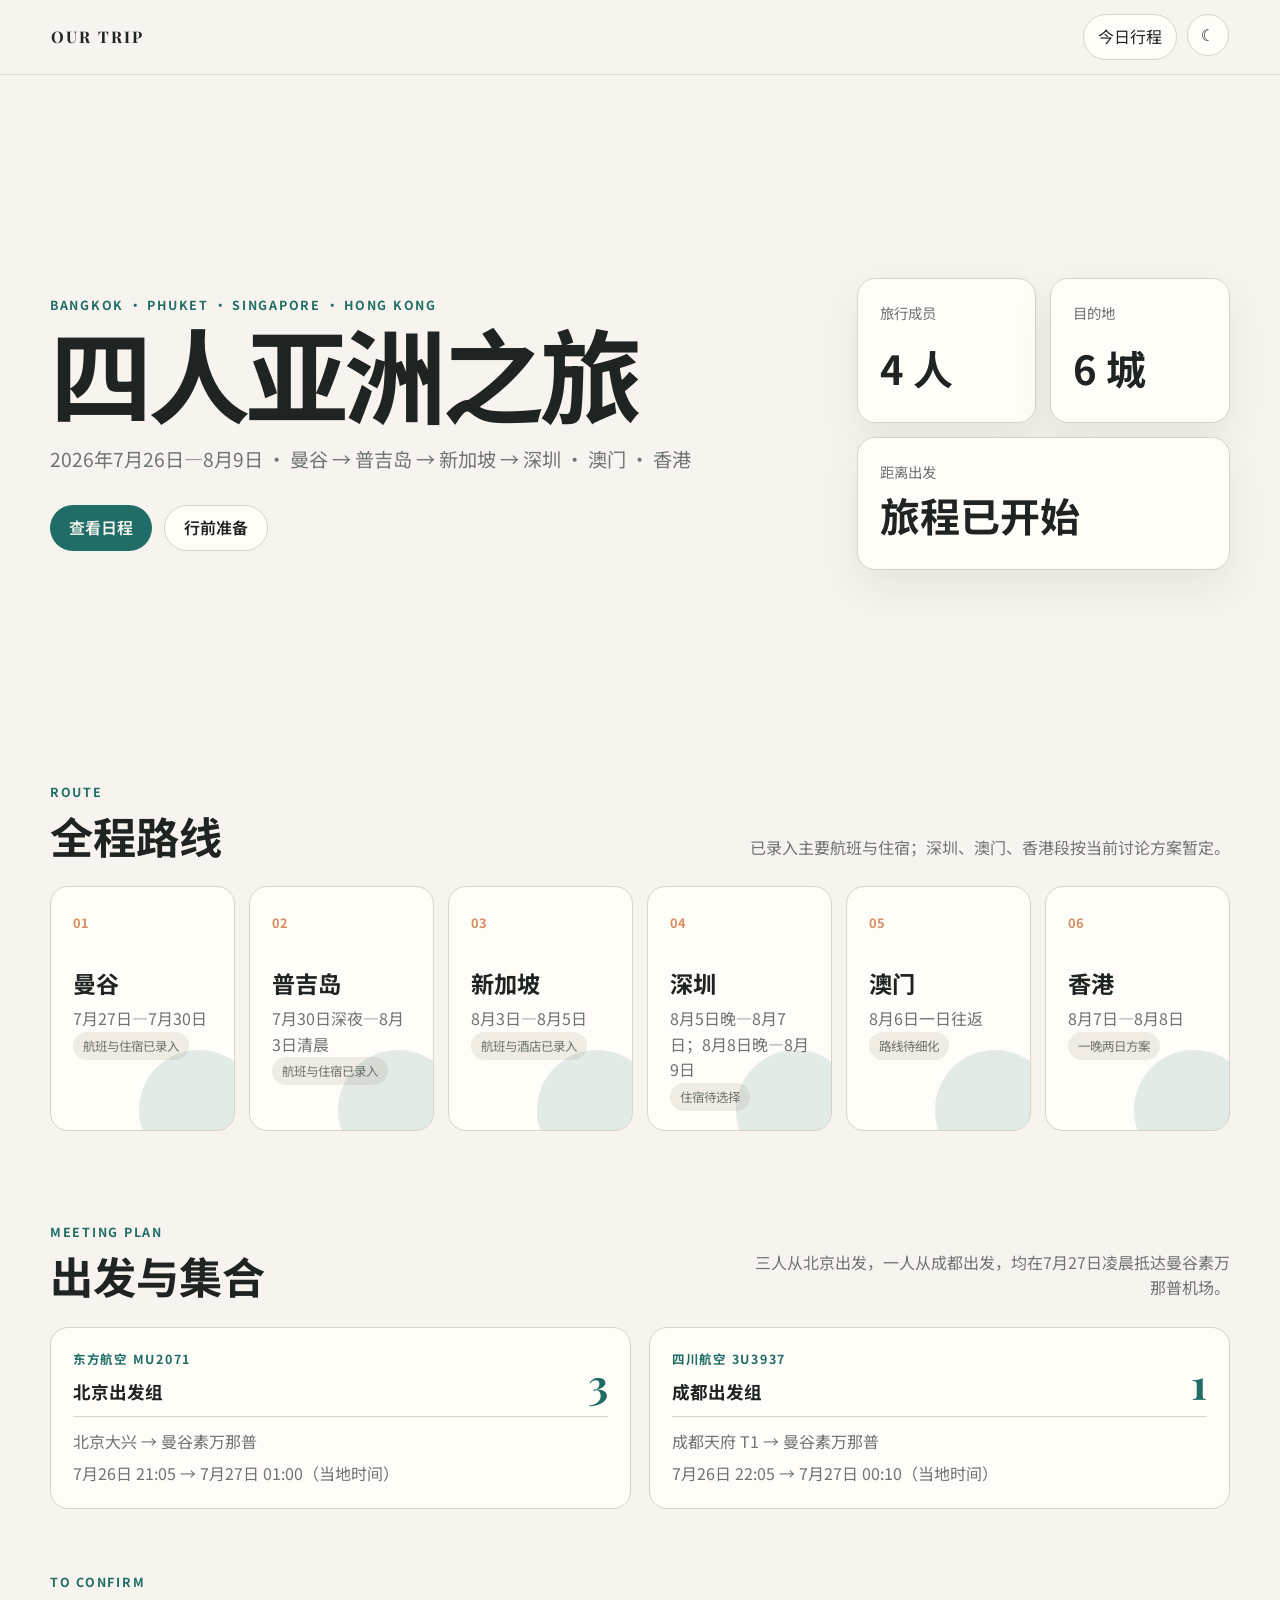
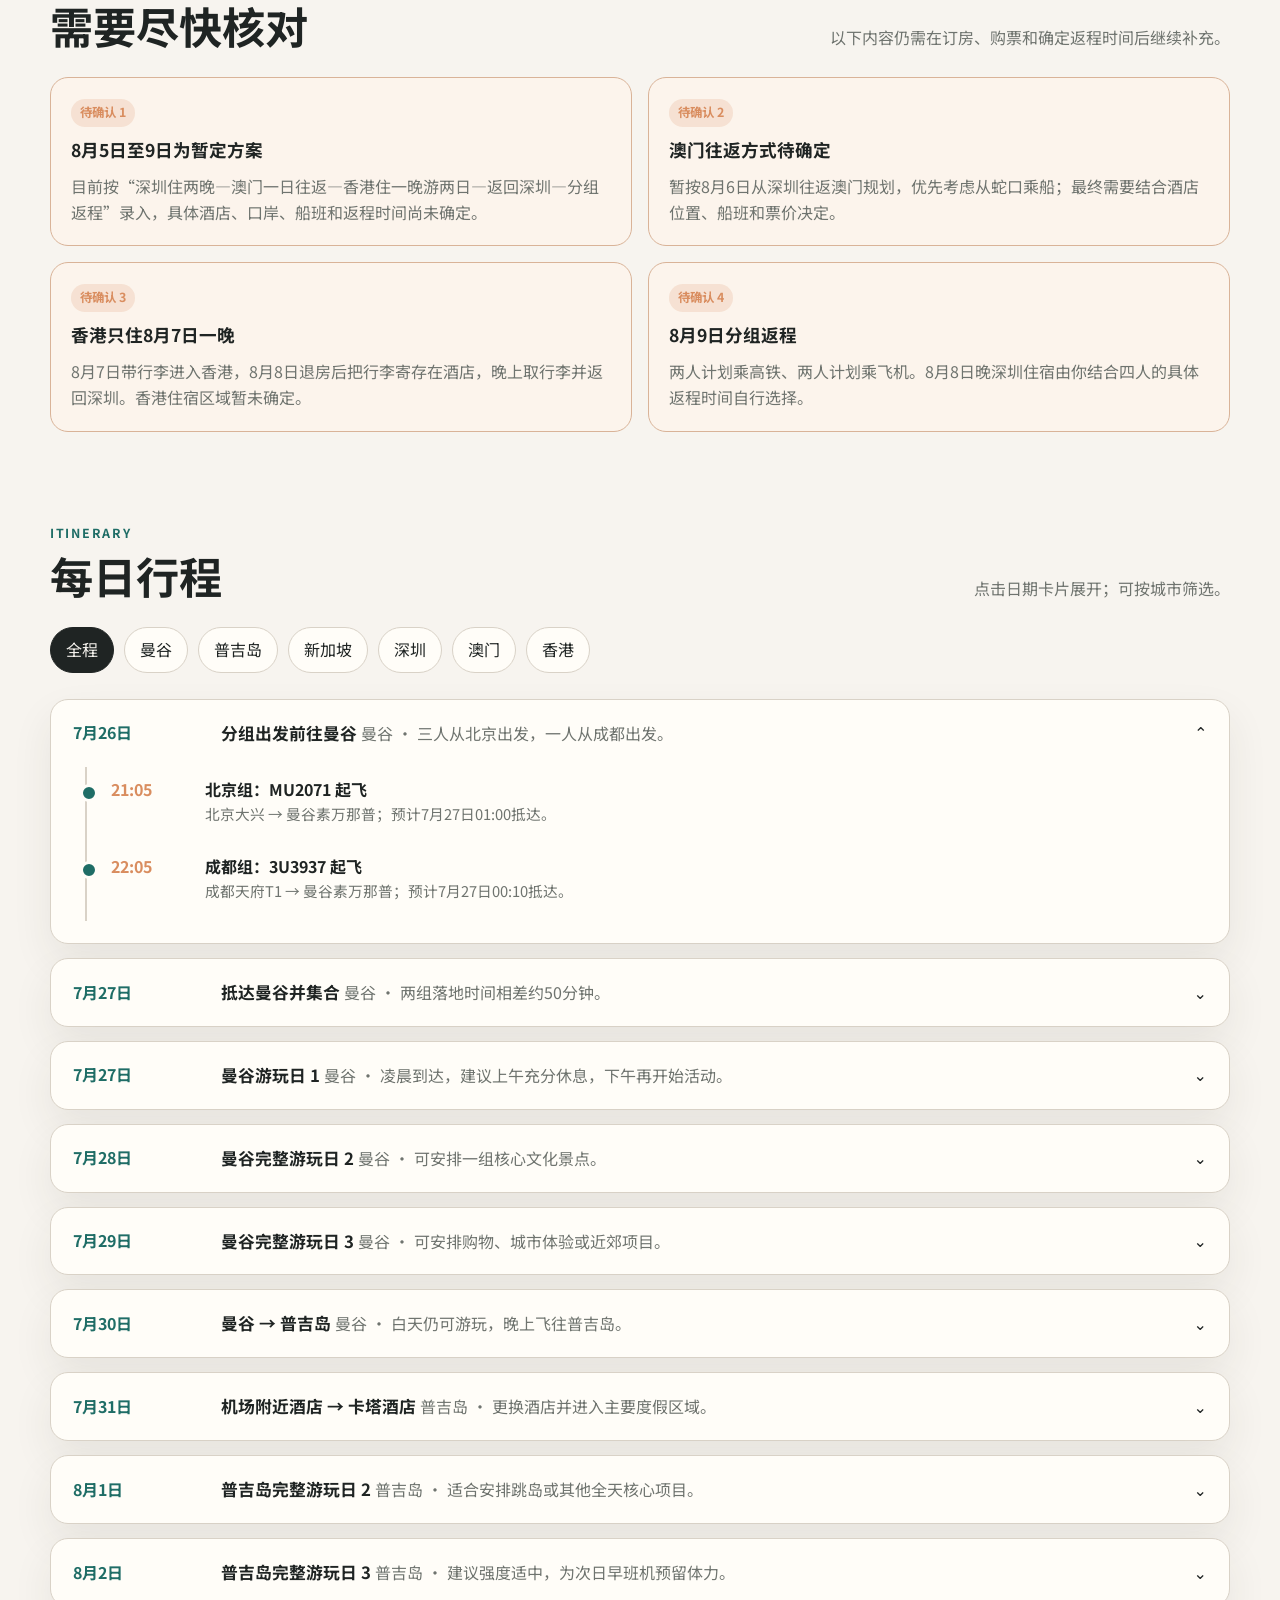
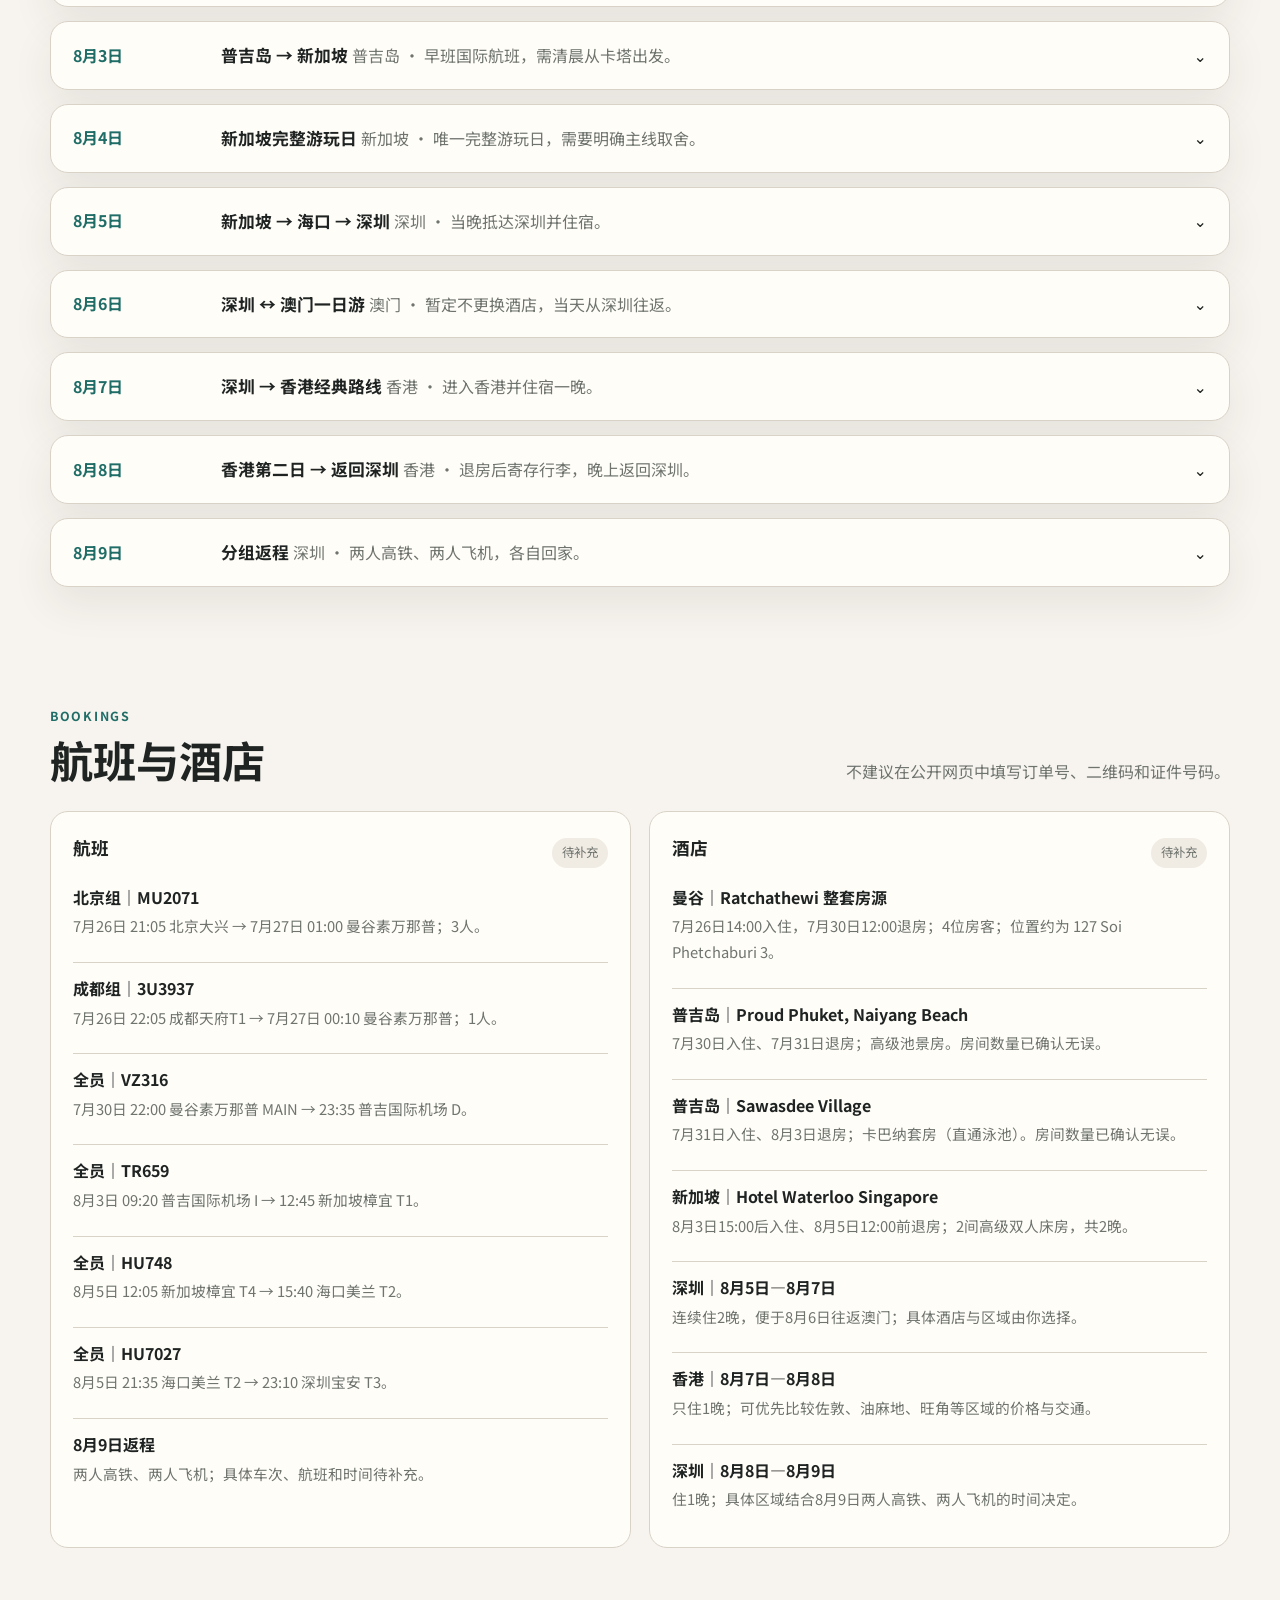
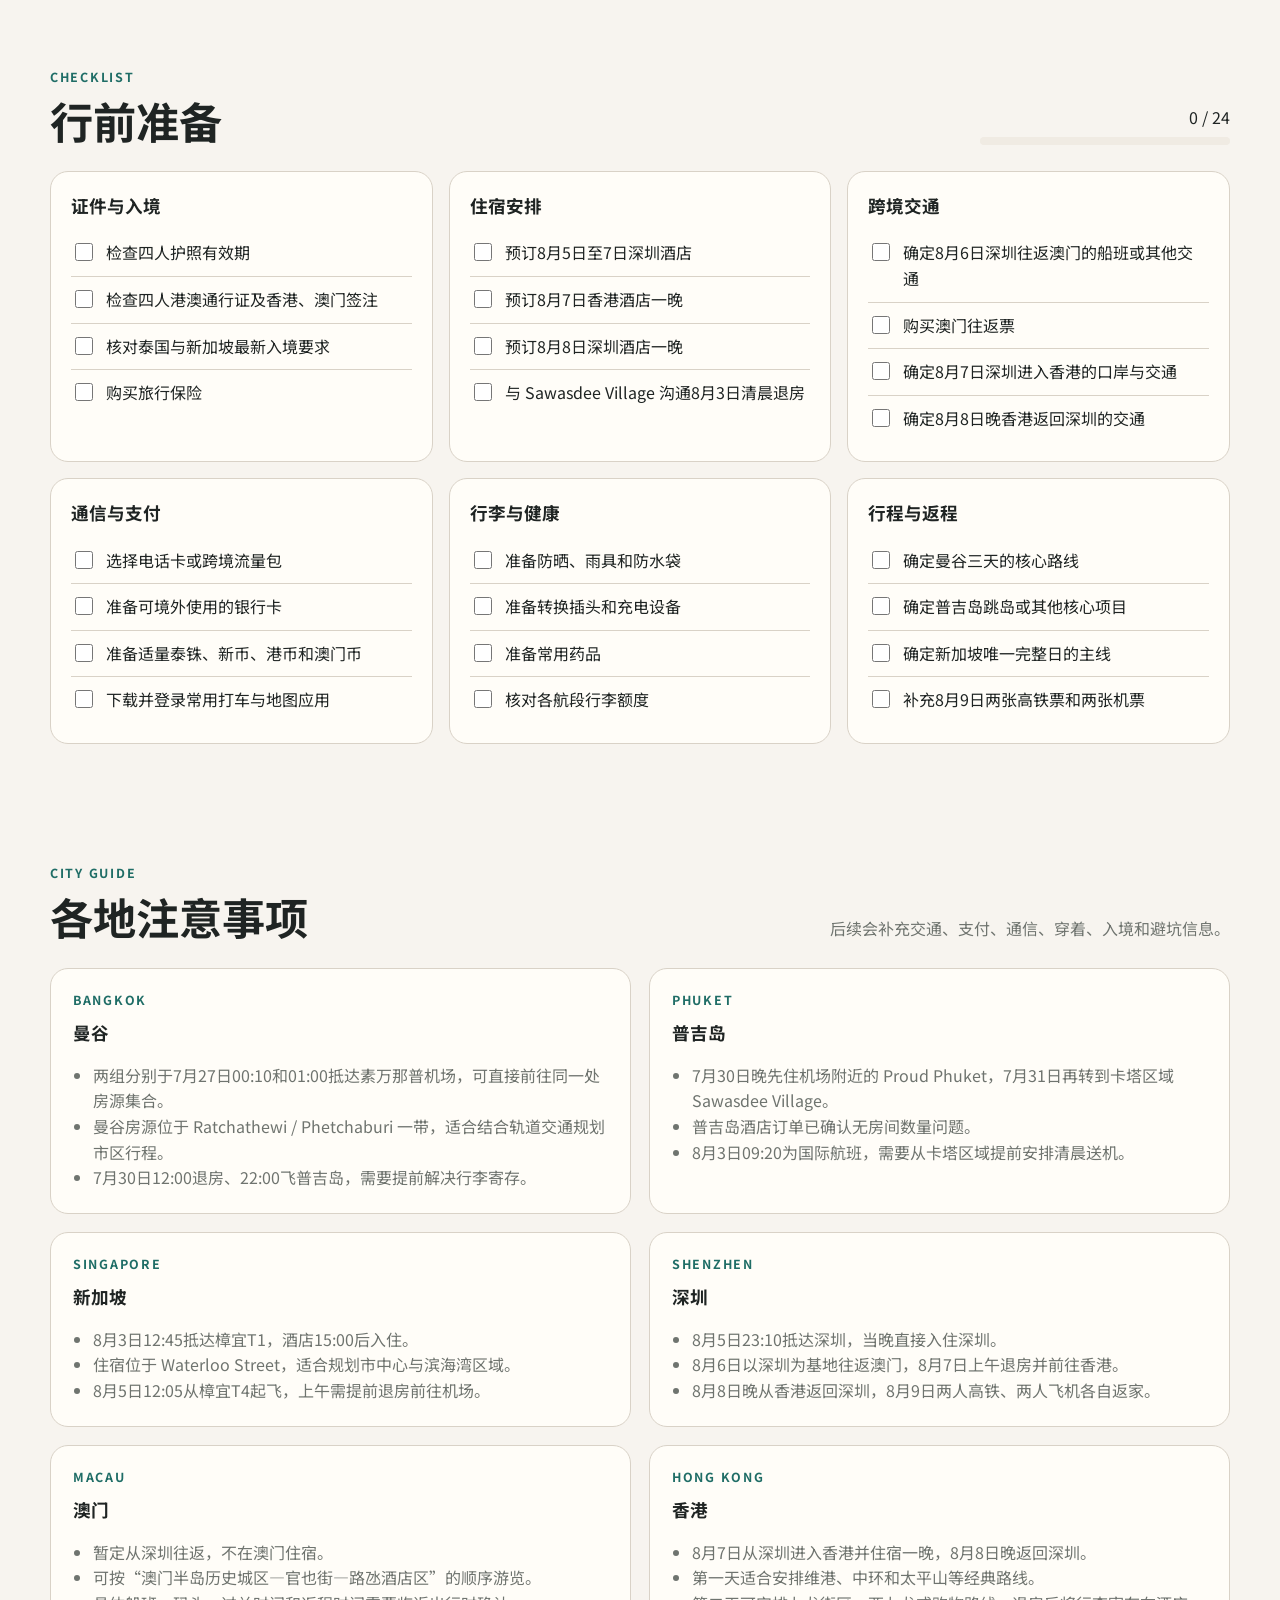
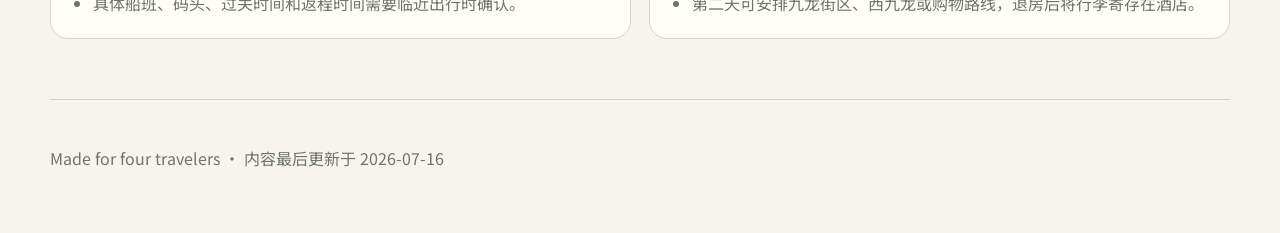
==== index.html @ b29092f0 "Add files via upload" ====
<!DOCTYPE html>
<html lang="zh-CN">
<head>
  <meta charset="UTF-8" />
  <meta name="viewport" content="width=device-width, initial-scale=1.0" />
  <meta name="theme-color" content="#f7f4ef" />
  <meta name="description" content="曼谷、普吉岛、新加坡、香港四人旅行攻略" />
  <title>四人亚洲之旅</title>
  <link rel="preconnect" href="https://fonts.googleapis.com">
  <link rel="preconnect" href="https://fonts.gstatic.com" crossorigin>
  <link href="https://fonts.googleapis.com/css2?family=Noto+Sans+SC:wght@400;500;600;700&family=Playfair+Display:wght@600;700&display=swap" rel="stylesheet">
  <link rel="stylesheet" href="style.css" />
</head>
<body>
  <header class="topbar">
    <a class="brand" href="#top">OUR TRIP</a>
    <nav class="top-actions" aria-label="页面操作">
      <button id="todayBtn" class="ghost-btn" type="button">今日行程</button>
      <button id="themeToggle" class="icon-btn" type="button" aria-label="切换深色模式">☾</button>
    </nav>
  </header>

  <main id="top">
    <section class="hero">
      <div class="hero-copy">
        <p class="eyebrow">BANGKOK · PHUKET · SINGAPORE · HONG KONG</p>
        <h1>四人亚洲之旅</h1>
        <p id="tripSubtitle" class="hero-subtitle">一份可以边做攻略、边在旅途中使用的交互式旅行手册。</p>
        <div class="hero-actions">
          <a class="primary-btn" href="#itinerary">查看日程</a>
          <a class="secondary-btn" href="#checklist">行前准备</a>
        </div>
      </div>

      <aside class="hero-panel" aria-label="旅行概览">
        <div class="stat-card">
          <span class="stat-label">旅行成员</span>
          <strong id="memberCount">4 人</strong>
        </div>
        <div class="stat-card">
          <span class="stat-label">目的地</span>
          <strong id="cityCount">4 城</strong>
        </div>
        <div class="stat-card wide">
          <span class="stat-label">距离出发</span>
          <strong id="countdown">日期待补充</strong>
        </div>
      </aside>
    </section>

    <section class="section">
      <div class="section-heading">
        <div>
          <p class="eyebrow">ROUTE</p>
          <h2>全程路线</h2>
        </div>
        <p class="section-note">已录入主要航班与住宿；深圳、澳门、香港段按当前讨论方案暂定。</p>
      </div>
      <div id="routeTimeline" class="route-timeline"></div>
    </section>

    <section id="travelers" class="section compact-section">
      <div class="section-heading">
        <div>
          <p class="eyebrow">MEETING PLAN</p>
          <h2>出发与集合</h2>
        </div>
        <p class="section-note">三人从北京出发，一人从成都出发，均在7月27日凌晨抵达曼谷素万那普机场。</p>
      </div>
      <div id="travelerGroupGrid" class="booking-grid"></div>
    </section>

    <section id="alerts" class="section compact-section">
      <div class="section-heading">
        <div>
          <p class="eyebrow">TO CONFIRM</p>
          <h2>需要尽快核对</h2>
        </div>
        <p class="section-note">以下内容仍需在订房、购票和确定返程时间后继续补充。</p>
      </div>
      <div id="alertGrid" class="alert-grid"></div>
    </section>

    <section id="itinerary" class="section">
      <div class="section-heading">
        <div>
          <p class="eyebrow">ITINERARY</p>
          <h2>每日行程</h2>
        </div>
        <p class="section-note">点击日期卡片展开；可按城市筛选。</p>
      </div>

      <div id="cityFilters" class="filter-row" role="group" aria-label="按城市筛选"></div>
      <div id="itineraryList" class="itinerary-list"></div>
    </section>

    <section id="bookings" class="section">
      <div class="section-heading">
        <div>
          <p class="eyebrow">BOOKINGS</p>
          <h2>航班与酒店</h2>
        </div>
        <p class="section-note">不建议在公开网页中填写订单号、二维码和证件号码。</p>
      </div>
      <div class="booking-grid">
        <article class="info-card">
          <div class="card-title-row">
            <h3>航班</h3>
            <span class="pill">待补充</span>
          </div>
          <div id="flightList" class="stack-list"></div>
        </article>
        <article class="info-card">
          <div class="card-title-row">
            <h3>酒店</h3>
            <span class="pill">待补充</span>
          </div>
          <div id="hotelList" class="stack-list"></div>
        </article>
      </div>
    </section>

    <section id="checklist" class="section">
      <div class="section-heading">
        <div>
          <p class="eyebrow">CHECKLIST</p>
          <h2>行前准备</h2>
        </div>
        <div class="progress-wrap" aria-label="准备进度">
          <span id="progressText">0 / 0</span>
          <div class="progress-track"><div id="progressBar" class="progress-bar"></div></div>
        </div>
      </div>
      <div id="checklistGrid" class="checklist-grid"></div>
    </section>

    <section id="cityGuide" class="section">
      <div class="section-heading">
        <div>
          <p class="eyebrow">CITY GUIDE</p>
          <h2>各地注意事项</h2>
        </div>
        <p class="section-note">后续会补充交通、支付、通信、穿着、入境和避坑信息。</p>
      </div>
      <div id="cityGuideGrid" class="guide-grid"></div>
    </section>
  </main>

  <footer>
    <p>Made for four travelers · 内容最后更新于 <span id="lastUpdated"></span></p>
  </footer>

  <script src="trip-data.js"></script>
  <script src="script.js"></script>
</body>
</html>
---- style.css ----
:root {
  --bg: #f7f4ef;
  --surface: #fffdf8;
  --surface-2: #f0ebe3;
  --text: #1f2423;
  --muted: #6f746f;
  --line: #d9d2c7;
  --accent: #1f6d66;
  --accent-2: #d98d5f;
  --shadow: 0 18px 40px rgba(50, 45, 38, 0.08);
  --radius-lg: 28px;
  --radius-md: 18px;
  --radius-sm: 12px;
}

body.dark {
  --bg: #161a19;
  --surface: #1d2321;
  --surface-2: #252c29;
  --text: #edf1ee;
  --muted: #abb4af;
  --line: #37403c;
  --accent: #73c9bd;
  --accent-2: #f2a36f;
  --shadow: 0 18px 40px rgba(0, 0, 0, 0.22);
}

* { box-sizing: border-box; }

html { scroll-behavior: smooth; }

body {
  margin: 0;
  background: var(--bg);
  color: var(--text);
  font-family: "Noto Sans SC", system-ui, -apple-system, BlinkMacSystemFont, "Segoe UI", sans-serif;
  line-height: 1.6;
  transition: background .2s ease, color .2s ease;
}

button, a { -webkit-tap-highlight-color: transparent; }

a { color: inherit; text-decoration: none; }

.topbar {
  position: sticky;
  top: 0;
  z-index: 100;
  display: flex;
  align-items: center;
  justify-content: space-between;
  padding: 14px clamp(18px, 4vw, 60px);
  background: color-mix(in srgb, var(--bg) 88%, transparent);
  backdrop-filter: blur(18px);
  border-bottom: 1px solid color-mix(in srgb, var(--line) 70%, transparent);
}

.brand {
  font-family: "Playfair Display", serif;
  font-weight: 700;
  letter-spacing: .12em;
}

.top-actions { display: flex; gap: 10px; }

button, .primary-btn, .secondary-btn {
  border: 0;
  font: inherit;
  cursor: pointer;
}

.ghost-btn, .icon-btn, .secondary-btn {
  background: var(--surface);
  color: var(--text);
  border: 1px solid var(--line);
}

.ghost-btn {
  border-radius: 999px;
  padding: 9px 14px;
}

.icon-btn {
  width: 42px;
  height: 42px;
  border-radius: 50%;
}

main { width: min(1180px, calc(100% - 32px)); margin: 0 auto; }

.hero {
  min-height: 72vh;
  display: grid;
  grid-template-columns: minmax(0, 1.35fr) minmax(280px, .65fr);
  gap: 32px;
  align-items: center;
  padding: clamp(64px, 10vw, 120px) 0 70px;
}

.eyebrow {
  margin: 0 0 8px;
  color: var(--accent);
  font-weight: 700;
  font-size: .78rem;
  letter-spacing: .14em;
}

h1, h2, h3 { margin-top: 0; }

h1 {
  max-width: 760px;
  margin-bottom: 18px;
  font-family: "Playfair Display", "Noto Sans SC", serif;
  font-size: clamp(3rem, 8vw, 6.6rem);
  line-height: .98;
  letter-spacing: -.04em;
}

h2 {
  margin-bottom: 0;
  font-size: clamp(1.75rem, 4vw, 2.7rem);
  line-height: 1.15;
}

h3 { margin-bottom: 10px; font-size: 1.1rem; }

.hero-subtitle {
  max-width: 650px;
  color: var(--muted);
  font-size: clamp(1rem, 2vw, 1.2rem);
}

.hero-actions { display: flex; gap: 12px; margin-top: 30px; flex-wrap: wrap; }

.primary-btn, .secondary-btn {
  display: inline-flex;
  align-items: center;
  justify-content: center;
  min-height: 46px;
  border-radius: 999px;
  padding: 0 19px;
  font-weight: 600;
}

.primary-btn { background: var(--accent); color: var(--bg); }

.hero-panel {
  display: grid;
  grid-template-columns: 1fr 1fr;
  gap: 14px;
}

.stat-card {
  min-height: 145px;
  display: flex;
  flex-direction: column;
  justify-content: space-between;
  padding: 22px;
  border: 1px solid var(--line);
  border-radius: var(--radius-md);
  background: var(--surface);
  box-shadow: var(--shadow);
}

.stat-card.wide { grid-column: 1 / -1; min-height: 125px; }

.stat-label { color: var(--muted); font-size: .9rem; }

.stat-card strong { font-size: clamp(1.6rem, 4vw, 2.5rem); }

.section { padding: 60px 0; scroll-margin-top: 80px; }

.section-heading {
  display: flex;
  align-items: end;
  justify-content: space-between;
  gap: 20px;
  margin-bottom: 26px;
}

.section-note { max-width: 480px; margin: 0; color: var(--muted); text-align: right; }

.route-timeline {
  display: grid;
  grid-template-columns: repeat(auto-fit, minmax(180px, 1fr));
  gap: 14px;
}

.route-card {
  position: relative;
  overflow: hidden;
  min-height: 190px;
  padding: 22px;
  border-radius: var(--radius-md);
  background: var(--surface);
  border: 1px solid var(--line);
}

.route-card::after {
  content: "";
  position: absolute;
  right: -25px;
  bottom: -40px;
  width: 120px;
  height: 120px;
  border-radius: 50%;
  background: color-mix(in srgb, var(--accent) 12%, transparent);
}

.route-index { color: var(--accent-2); font-weight: 700; font-size: .8rem; }
.route-city { margin: 30px 0 4px; font-size: 1.45rem; }
.route-dates { color: var(--muted); }

.filter-row {
  display: flex;
  gap: 10px;
  overflow-x: auto;
  padding-bottom: 8px;
  scrollbar-width: none;
}

.filter-row::-webkit-scrollbar { display: none; }

.filter-btn {
  flex: 0 0 auto;
  border-radius: 999px;
  padding: 9px 15px;
  background: var(--surface);
  color: var(--text);
  border: 1px solid var(--line);
}

.filter-btn.active {
  background: var(--text);
  color: var(--bg);
  border-color: var(--text);
}

.itinerary-list { display: grid; gap: 14px; margin-top: 18px; }

.day-card {
  overflow: hidden;
  border: 1px solid var(--line);
  border-radius: var(--radius-md);
  background: var(--surface);
  box-shadow: var(--shadow);
}

.day-summary {
  width: 100%;
  display: grid;
  grid-template-columns: 130px 1fr auto;
  gap: 18px;
  align-items: center;
  padding: 20px 22px;
  background: transparent;
  color: var(--text);
  text-align: left;
}

.day-date { color: var(--accent); font-weight: 700; }
.day-title { font-size: 1.05rem; font-weight: 700; }
.day-city { color: var(--muted); }
.day-chevron { transition: transform .2s ease; }

.day-card.open .day-chevron { transform: rotate(180deg); }

.day-content { display: none; padding: 0 22px 22px; }
.day-card.open .day-content { display: block; }

.event-list {
  border-left: 2px solid var(--line);
  margin-left: 12px;
  padding-left: 24px;
}

.event {
  position: relative;
  display: grid;
  grid-template-columns: 80px minmax(0, 1fr);
  gap: 14px;
  padding: 10px 0 18px;
}

.event::before {
  content: "";
  position: absolute;
  left: -31px;
  top: 17px;
  width: 12px;
  height: 12px;
  border-radius: 50%;
  background: var(--accent);
  border: 3px solid var(--surface);
}

.event-time { color: var(--accent-2); font-weight: 700; }
.event-title { font-weight: 700; }
.event-meta { color: var(--muted); font-size: .92rem; }
.event-actions { display: flex; gap: 8px; flex-wrap: wrap; margin-top: 8px; }

.mini-link {
  display: inline-flex;
  align-items: center;
  min-height: 34px;
  border-radius: 999px;
  padding: 0 11px;
  border: 1px solid var(--line);
  background: var(--surface-2);
  font-size: .86rem;
}

.booking-grid, .guide-grid {
  display: grid;
  grid-template-columns: repeat(2, minmax(0, 1fr));
  gap: 18px;
}

.info-card, .guide-card {
  padding: 22px;
  border-radius: var(--radius-md);
  border: 1px solid var(--line);
  background: var(--surface);
}

.card-title-row {
  display: flex;
  align-items: center;
  justify-content: space-between;
}

.pill {
  border-radius: 999px;
  padding: 5px 10px;
  background: var(--surface-2);
  color: var(--muted);
  font-size: .78rem;
}

.stack-list { display: grid; gap: 10px; }

.stack-item {
  padding: 13px 0;
  border-top: 1px solid var(--line);
}

.stack-item:first-child { border-top: 0; }

.stack-item strong { display: block; margin-bottom: 3px; }

.stack-item span { color: var(--muted); font-size: .92rem; }

.progress-wrap {
  min-width: min(250px, 40vw);
  display: grid;
  gap: 7px;
  justify-items: end;
}

.progress-track {
  width: 100%;
  height: 8px;
  border-radius: 999px;
  overflow: hidden;
  background: var(--surface-2);
}

.progress-bar {
  width: 0;
  height: 100%;
  border-radius: inherit;
  background: var(--accent);
  transition: width .2s ease;
}

.checklist-grid {
  display: grid;
  grid-template-columns: repeat(3, minmax(0, 1fr));
  gap: 16px;
}

.checklist-card {
  padding: 20px;
  border-radius: var(--radius-md);
  border: 1px solid var(--line);
  background: var(--surface);
}

.check-item {
  display: flex;
  align-items: flex-start;
  gap: 10px;
  padding: 10px 0;
  border-top: 1px solid var(--line);
}

.check-item:first-of-type { border-top: 0; }

.check-item input {
  width: 18px;
  height: 18px;
  margin-top: 3px;
  accent-color: var(--accent);
}

.check-item.done span { color: var(--muted); text-decoration: line-through; }

.guide-card ul { margin-bottom: 0; padding-left: 20px; color: var(--muted); }

.empty-state {
  padding: 26px;
  text-align: center;
  border: 1px dashed var(--line);
  border-radius: var(--radius-md);
  color: var(--muted);
}

footer {
  width: min(1180px, calc(100% - 32px));
  margin: 0 auto;
  padding: 30px 0 45px;
  color: var(--muted);
  border-top: 1px solid var(--line);
}

@media (max-width: 860px) {
  .hero { grid-template-columns: 1fr; min-height: auto; padding-top: 75px; }
  .route-timeline { grid-template-columns: repeat(2, minmax(0, 1fr)); }
  .checklist-grid { grid-template-columns: repeat(2, minmax(0, 1fr)); }
  .section-heading { align-items: flex-start; flex-direction: column; }
  .section-note { text-align: left; }
  .progress-wrap { width: 100%; justify-items: start; }
}

@media (max-width: 600px) {
  main { width: min(100% - 24px, 1180px); }
  .topbar { padding: 12px; }
  .ghost-btn { display: none; }
  .hero { padding-bottom: 45px; }
  .hero-panel { grid-template-columns: 1fr 1fr; }
  .route-timeline, .booking-grid, .guide-grid, .checklist-grid { grid-template-columns: 1fr; }
  .day-summary { grid-template-columns: 92px 1fr auto; padding: 17px 16px; gap: 10px; }
  .day-content { padding: 0 16px 18px; }
  .event { grid-template-columns: 58px minmax(0, 1fr); }
  .event-list { margin-left: 7px; padding-left: 18px; }
  .event::before { left: -25px; }
  .stat-card { min-height: 118px; padding: 17px; }
  .section { padding: 44px 0; }
}

@media print {
  .topbar, .hero-actions, .filter-row, .event-actions, .icon-btn { display: none !important; }
  body { background: #fff; color: #000; }
  .section { break-inside: avoid; }
  .day-content { display: block !important; }
  .day-card { box-shadow: none; }
}


.compact-section { padding-top: 32px; padding-bottom: 32px; }

.alert-grid {
  display: grid;
  grid-template-columns: repeat(2, minmax(0, 1fr));
  gap: 16px;
}

.alert-card {
  padding: 20px;
  border-radius: var(--radius-md);
  border: 1px solid color-mix(in srgb, var(--accent-2) 45%, var(--line));
  background: color-mix(in srgb, var(--accent-2) 8%, var(--surface));
}

.alert-card .alert-label {
  display: inline-flex;
  margin-bottom: 9px;
  padding: 4px 9px;
  border-radius: 999px;
  background: color-mix(in srgb, var(--accent-2) 18%, transparent);
  color: var(--accent-2);
  font-size: .78rem;
  font-weight: 700;
}

.alert-card p { margin: 0; color: var(--muted); }

.group-card {
  position: relative;
  overflow: hidden;
}

.group-card .group-count {
  font-family: "Playfair Display", serif;
  font-size: 2.6rem;
  line-height: 1;
  color: var(--accent);
}

.group-route {
  display: grid;
  gap: 6px;
  padding-top: 12px;
  border-top: 1px solid var(--line);
  color: var(--muted);
}

.hotel-warning {
  display: inline-block;
  margin-top: 7px;
  color: var(--accent-2) !important;
  font-weight: 600;
}

@media (max-width: 700px) {
  .alert-grid { grid-template-columns: 1fr; }
}
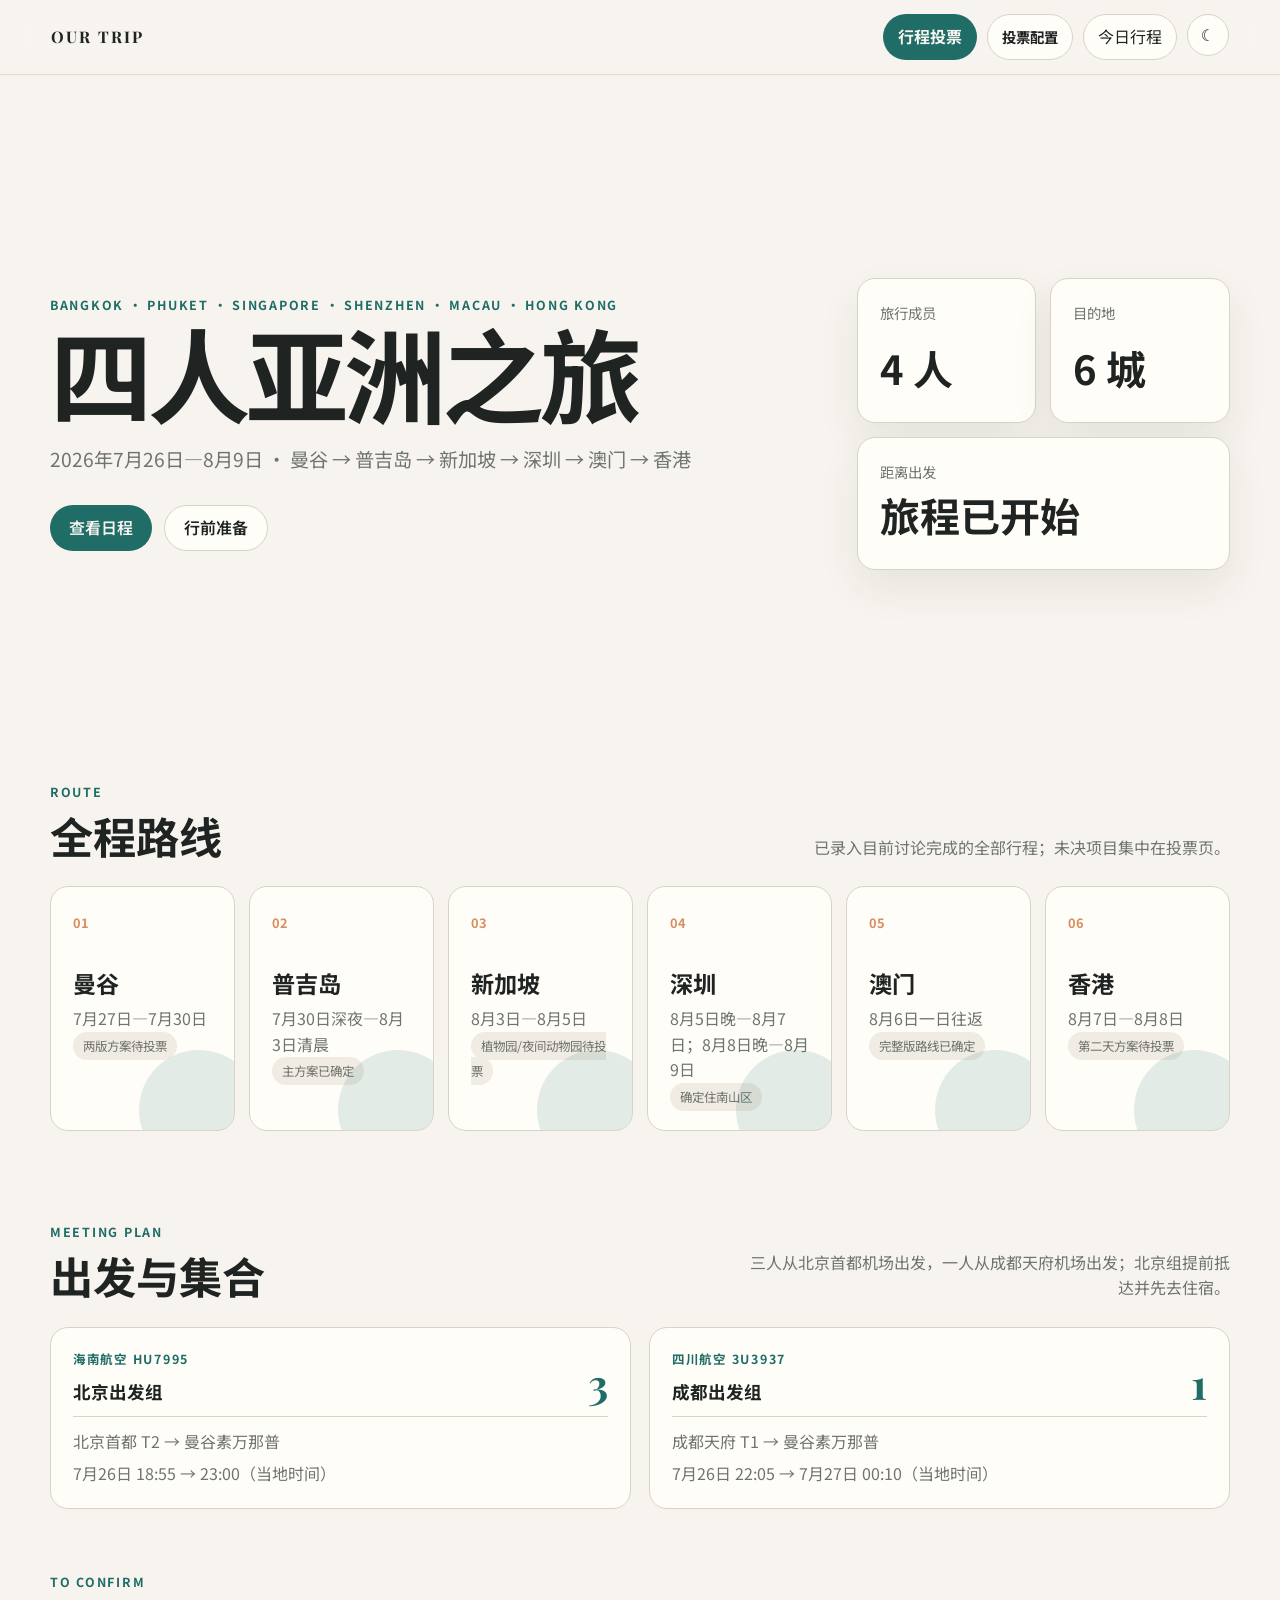
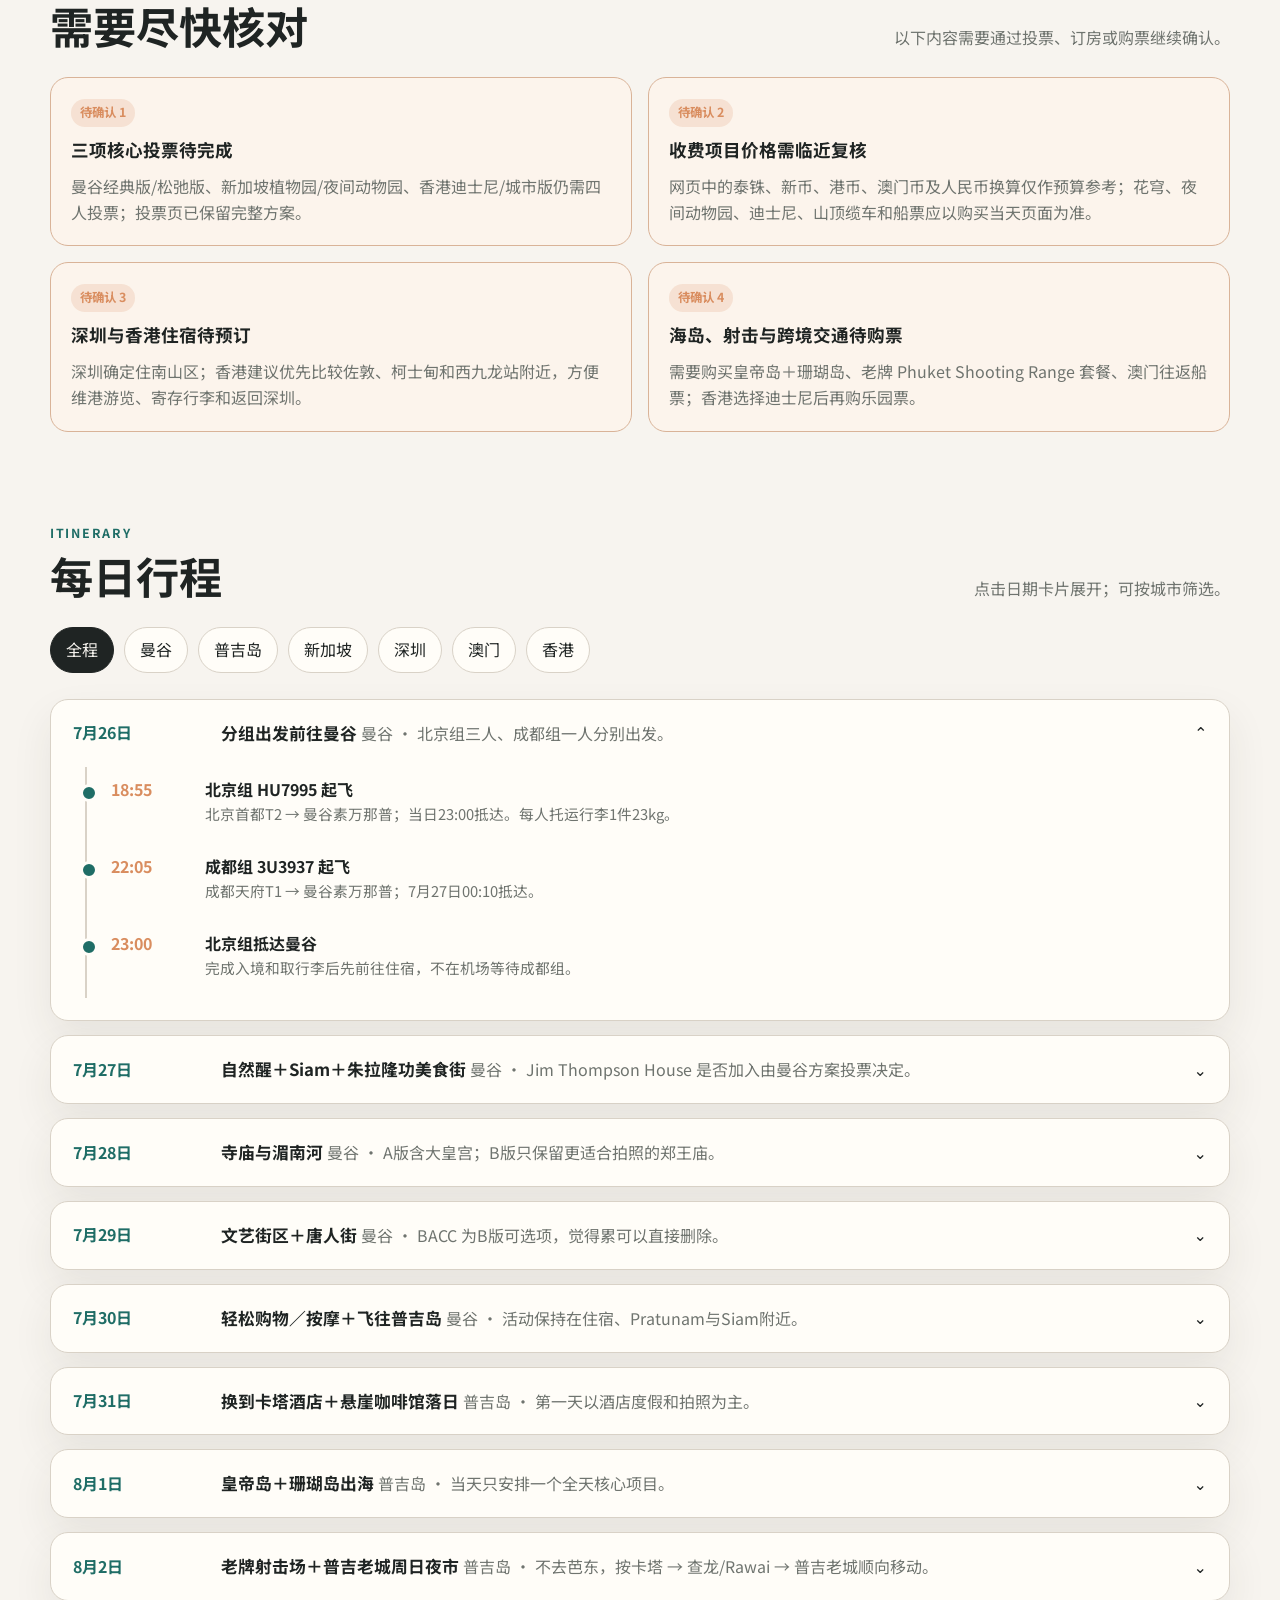
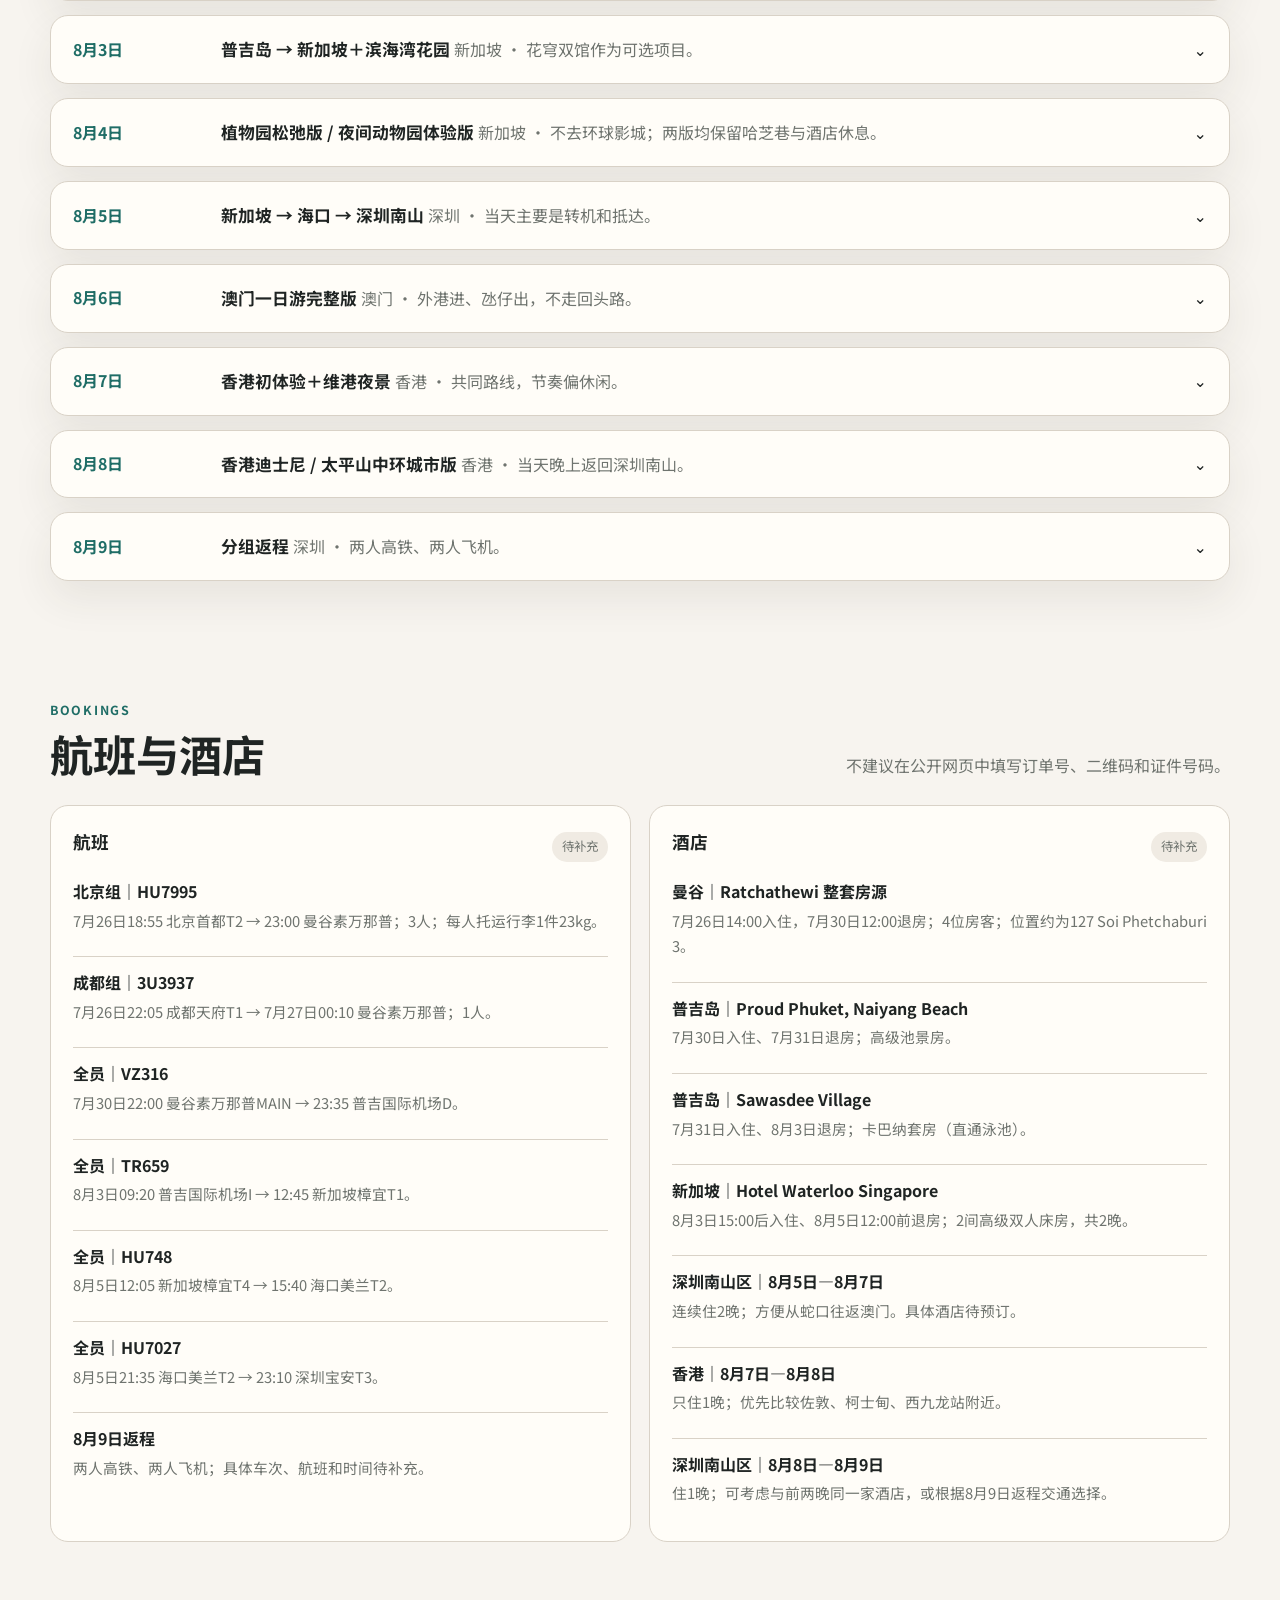
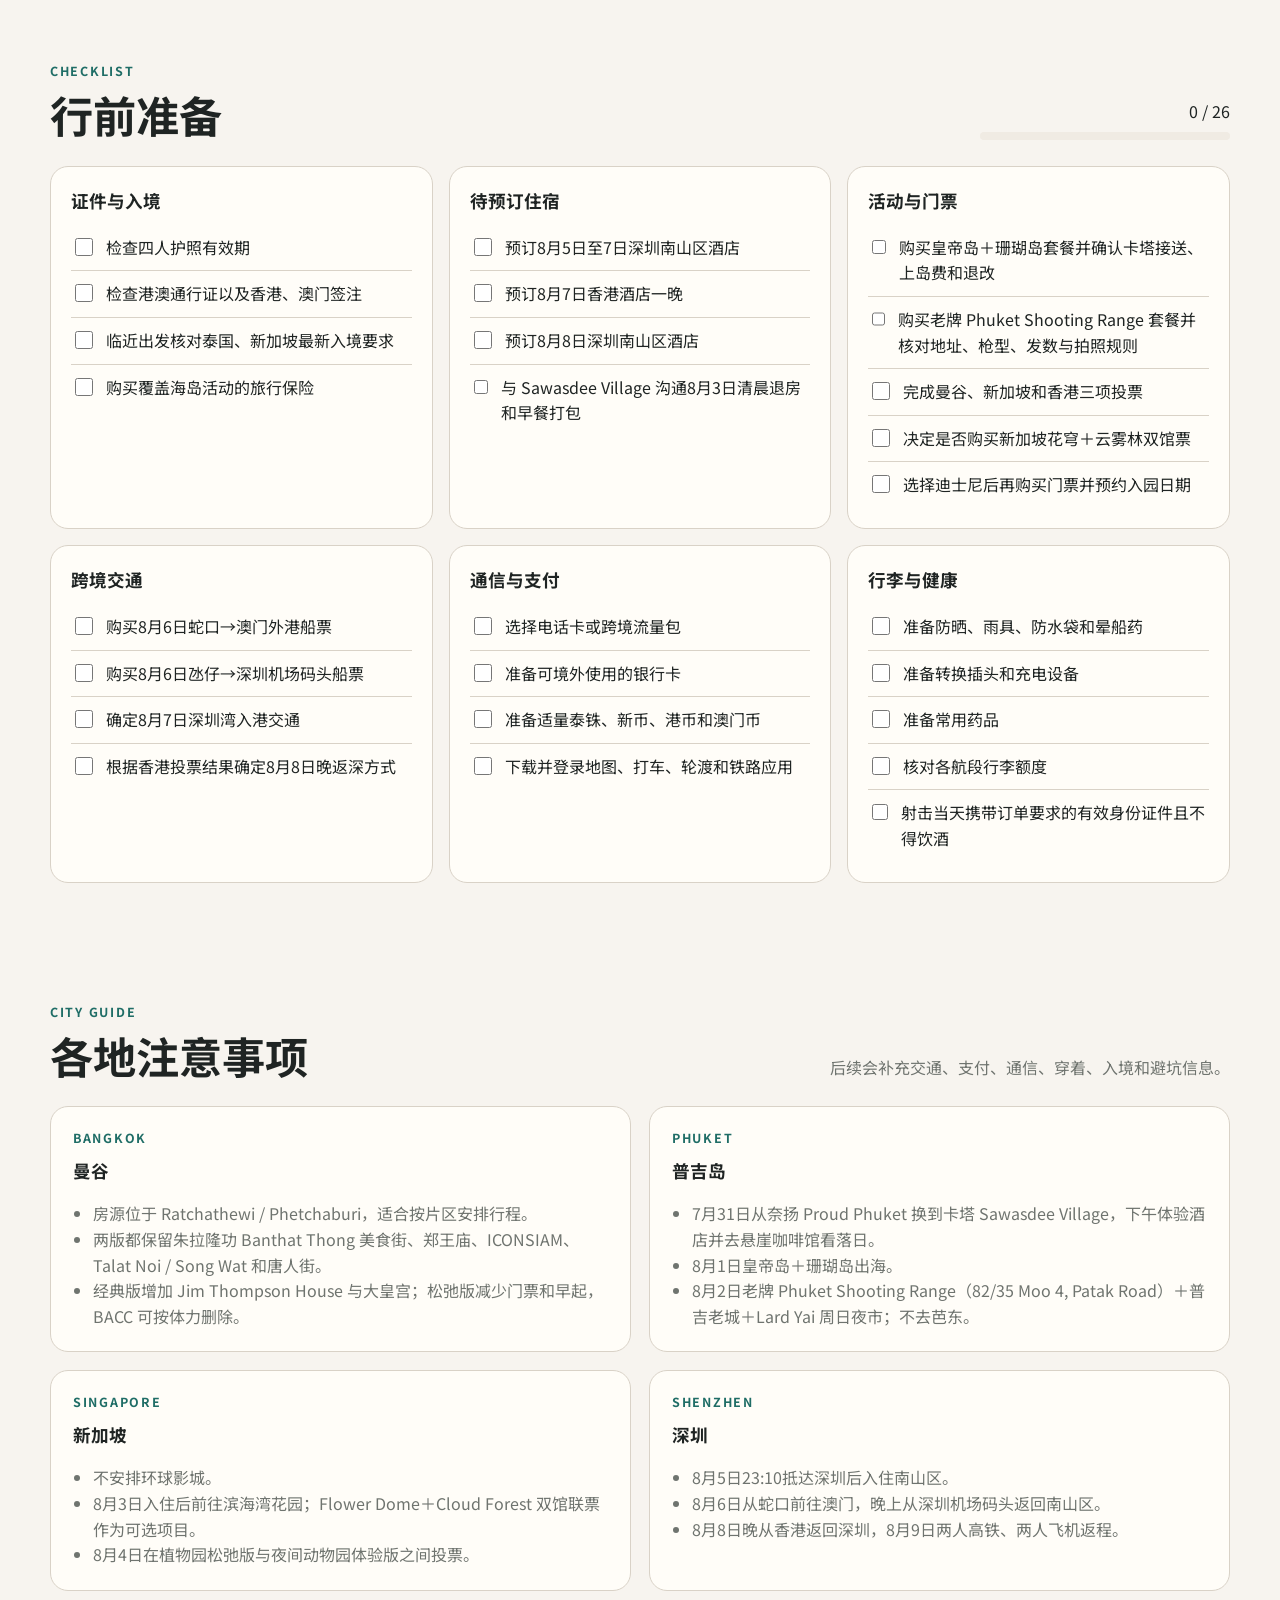
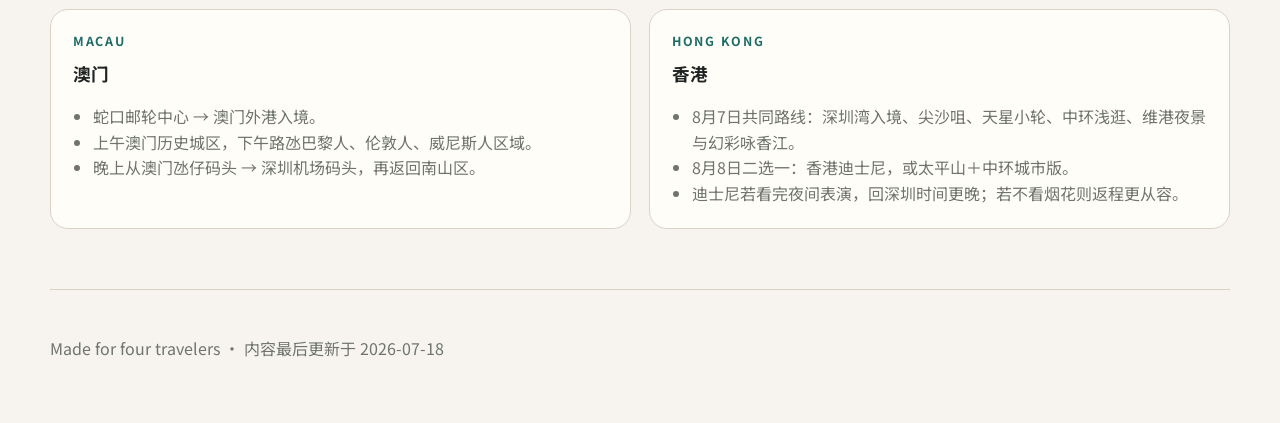
==== commit bb3aeee9: "Add files via upload Update full trip and voting system" ====
--- a/index.html
+++ b/index.html
@@ -15,6 +15,8 @@
   <header class="topbar">
     <a class="brand" href="#top">OUR TRIP</a>
     <nav class="top-actions" aria-label="页面操作">
+      <a class="vote-entry-btn" href="vote.html">行程投票</a>
+      <a class="setup-entry-btn" href="firebase-setup.html">投票配置</a>
       <button id="todayBtn" class="ghost-btn" type="button">今日行程</button>
       <button id="themeToggle" class="icon-btn" type="button" aria-label="切换深色模式">☾</button>
     </nav>
@@ -23,7 +25,7 @@
   <main id="top">
     <section class="hero">
       <div class="hero-copy">
-        <p class="eyebrow">BANGKOK · PHUKET · SINGAPORE · HONG KONG</p>
+        <p class="eyebrow">BANGKOK · PHUKET · SINGAPORE · SHENZHEN · MACAU · HONG KONG</p>
         <h1>四人亚洲之旅</h1>
         <p id="tripSubtitle" class="hero-subtitle">一份可以边做攻略、边在旅途中使用的交互式旅行手册。</p>
         <div class="hero-actions">
@@ -54,7 +56,7 @@
           <p class="eyebrow">ROUTE</p>
           <h2>全程路线</h2>
         </div>
-        <p class="section-note">已录入主要航班与住宿；深圳、澳门、香港段按当前讨论方案暂定。</p>
+        <p class="section-note">已录入目前讨论完成的全部行程；未决项目集中在投票页。</p>
       </div>
       <div id="routeTimeline" class="route-timeline"></div>
     </section>
@@ -65,7 +67,7 @@
           <p class="eyebrow">MEETING PLAN</p>
           <h2>出发与集合</h2>
         </div>
-        <p class="section-note">三人从北京出发，一人从成都出发，均在7月27日凌晨抵达曼谷素万那普机场。</p>
+        <p class="section-note">三人从北京首都机场出发，一人从成都天府机场出发；北京组提前抵达并先去住宿。</p>
       </div>
       <div id="travelerGroupGrid" class="booking-grid"></div>
     </section>
@@ -76,7 +78,7 @@
           <p class="eyebrow">TO CONFIRM</p>
           <h2>需要尽快核对</h2>
         </div>
-        <p class="section-note">以下内容仍需在订房、购票和确定返程时间后继续补充。</p>
+        <p class="section-note">以下内容需要通过投票、订房或购票继续确认。</p>
       </div>
       <div id="alertGrid" class="alert-grid"></div>
     </section>
--- a/style.css
+++ b/style.css
@@ -515,3 +515,39 @@
 @media (max-width: 700px) {
   .alert-grid { grid-template-columns: 1fr; }
 }
+
+
+.vote-entry-btn {
+  display: inline-flex;
+  align-items: center;
+  min-height: 42px;
+  padding: 0 15px;
+  border-radius: 999px;
+  background: var(--accent);
+  color: var(--bg);
+  font-weight: 700;
+}
+
+@media (max-width: 600px) {
+  .vote-entry-btn {
+    min-height: 38px;
+    padding: 0 12px;
+    font-size: .9rem;
+  }
+}
+
+.setup-entry-btn {
+  display: inline-flex;
+  align-items: center;
+  min-height: 42px;
+  padding: 0 14px;
+  border: 1px solid var(--line);
+  border-radius: 999px;
+  background: var(--surface);
+  color: var(--text);
+  font-size: .9rem;
+  font-weight: 700;
+}
+@media (max-width: 720px) {
+  .setup-entry-btn { display: none; }
+}
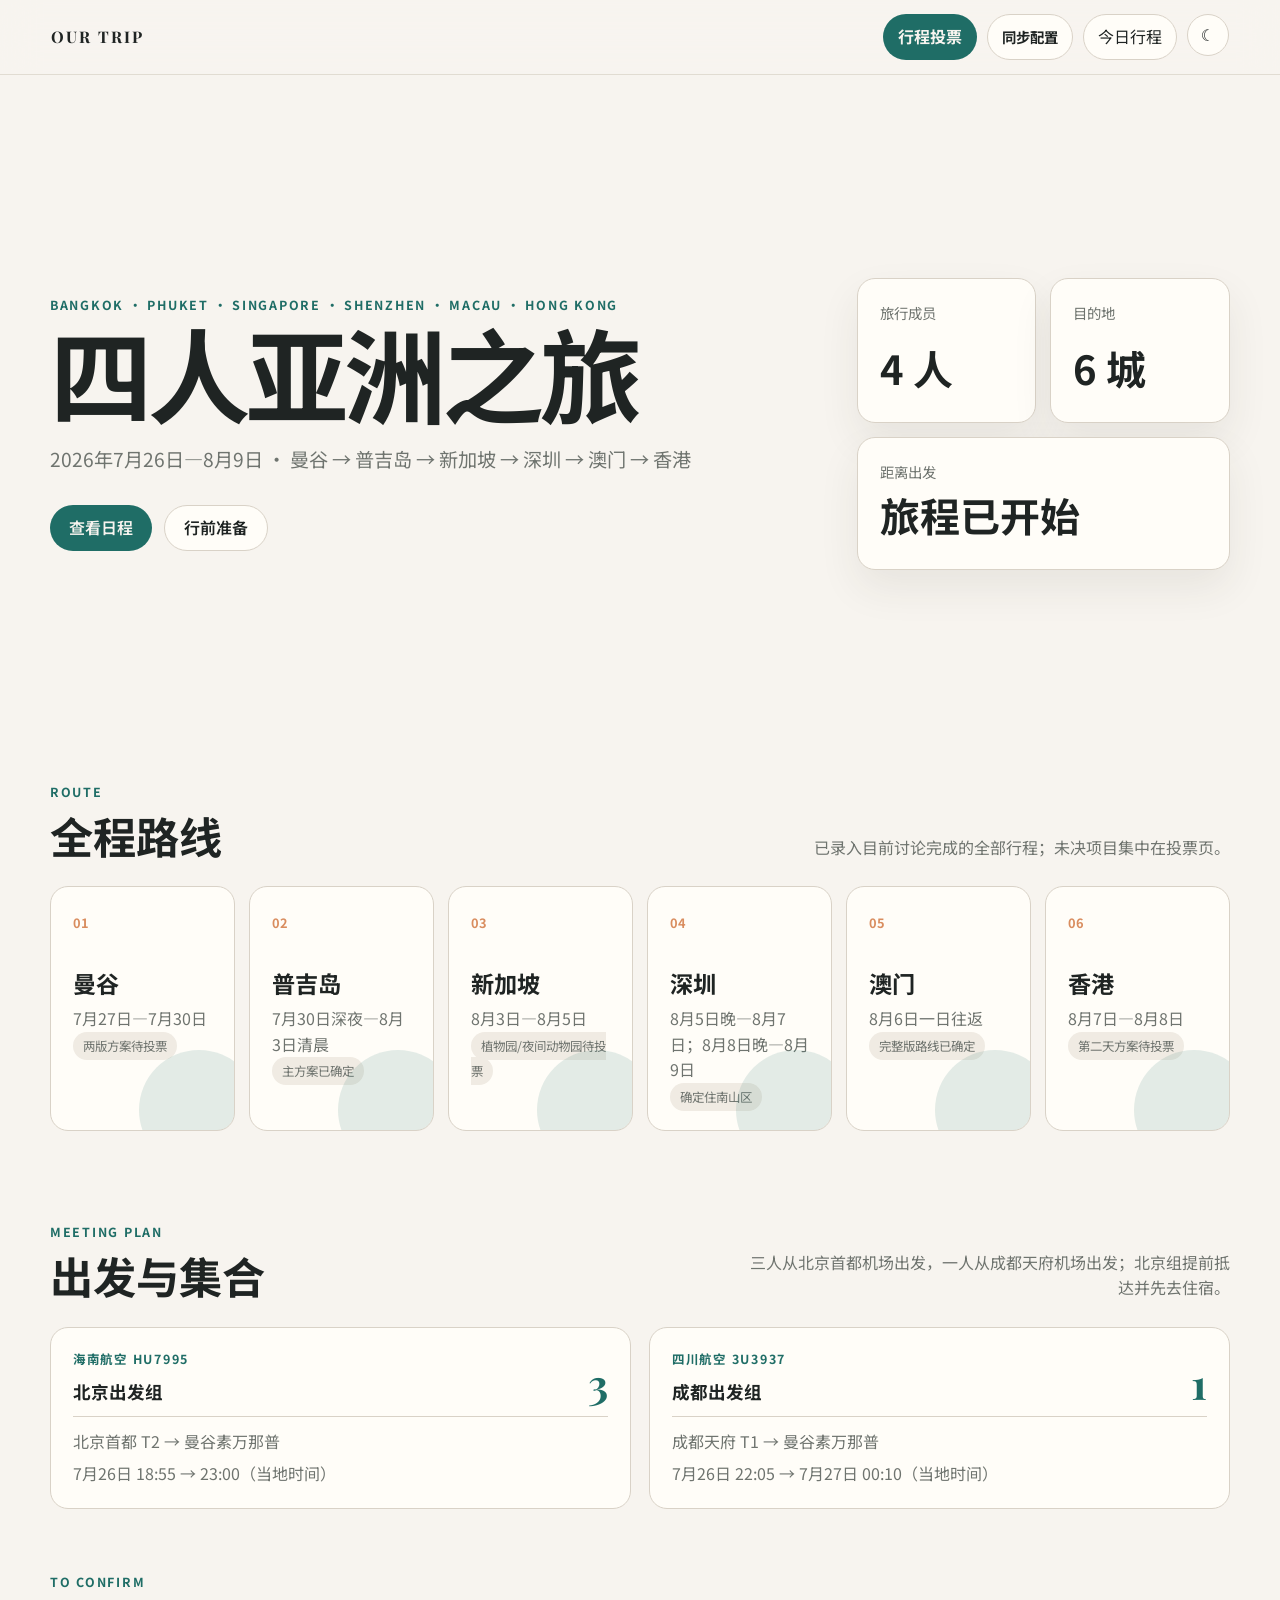
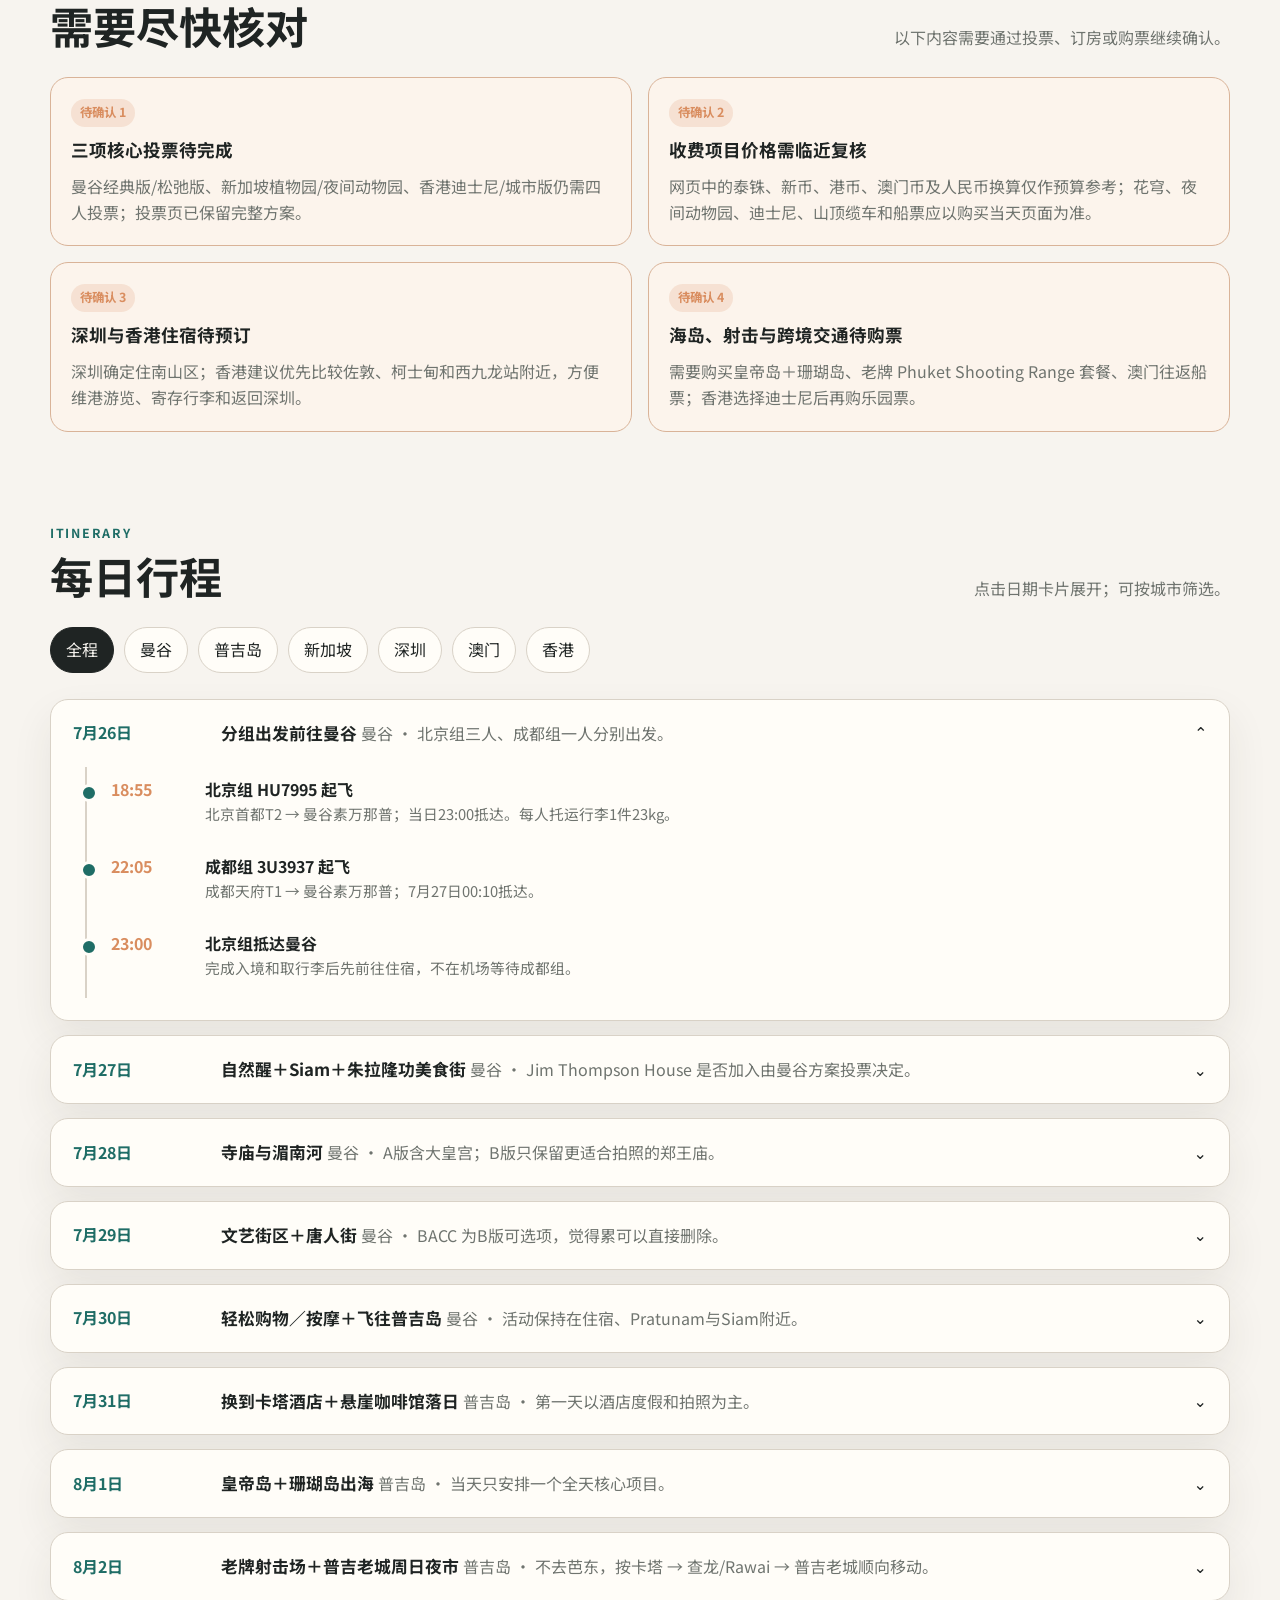
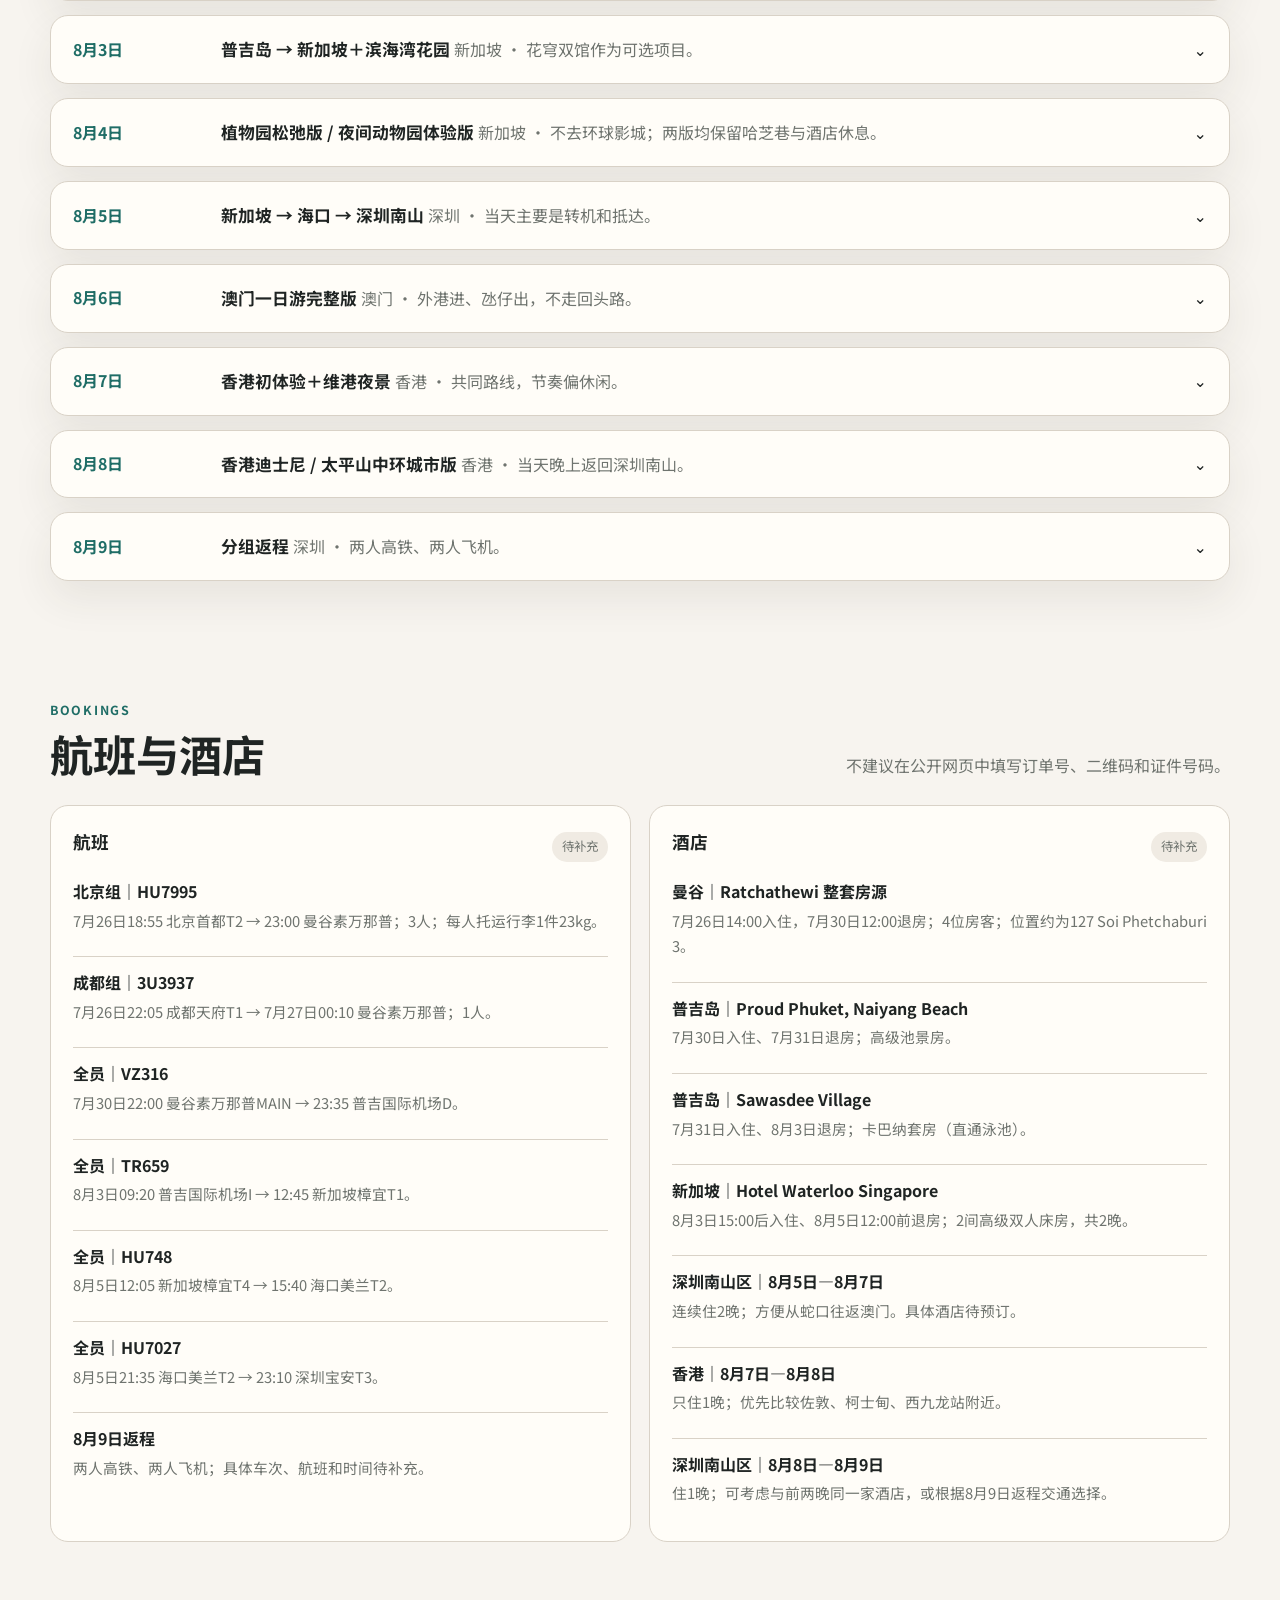
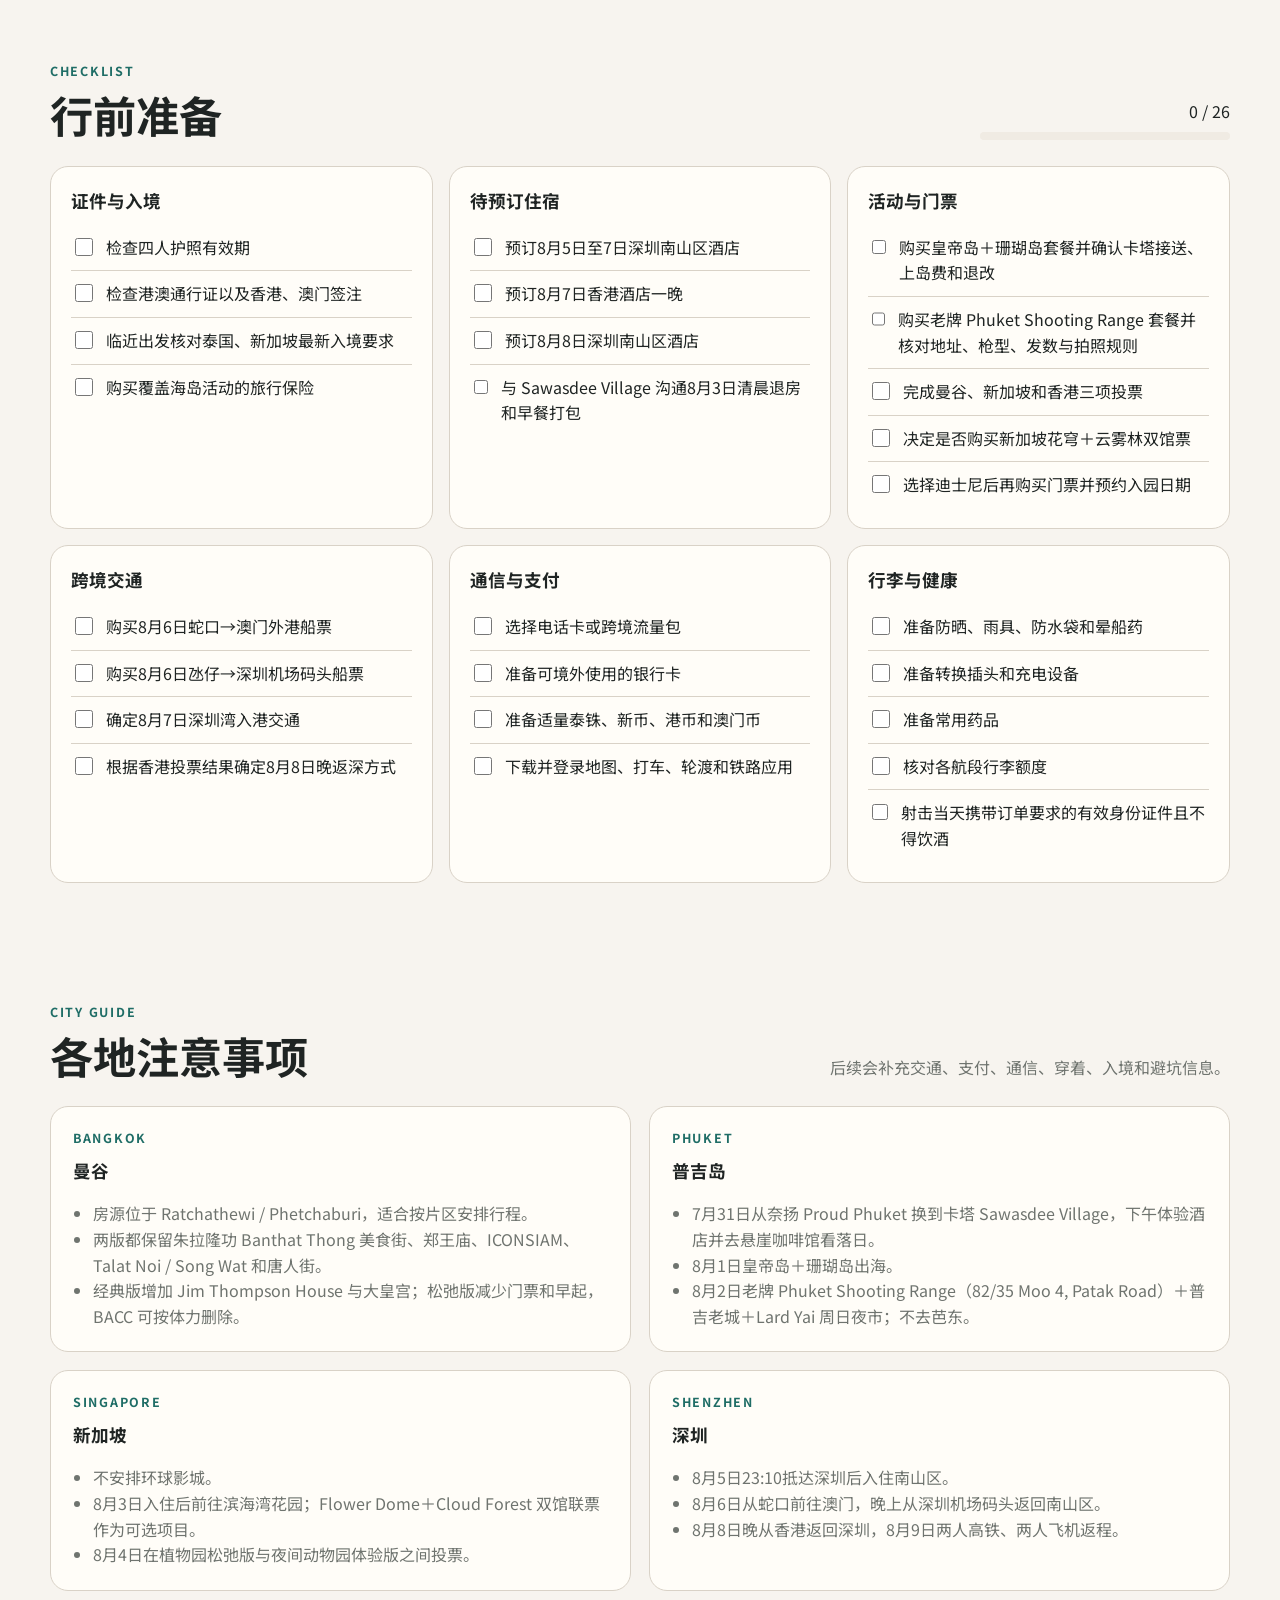
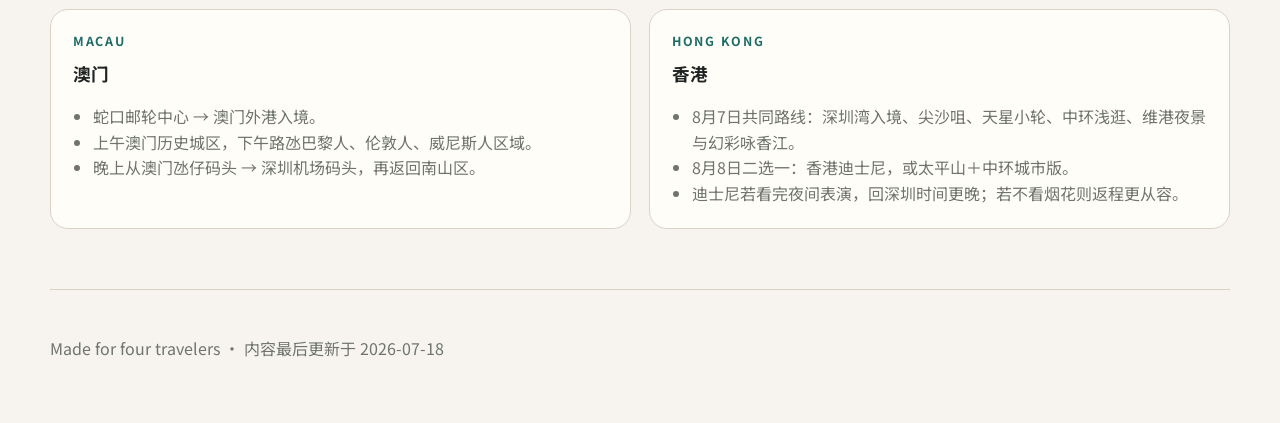
==== commit 2fcd817a: "Add files via upload" ====
--- a/index.html
+++ b/index.html
@@ -15,8 +15,8 @@
   <header class="topbar">
     <a class="brand" href="#top">OUR TRIP</a>
     <nav class="top-actions" aria-label="页面操作">
-      <a class="vote-entry-btn" href="vote.html">行程投票</a>
-      <a class="setup-entry-btn" href="firebase-setup.html">投票配置</a>
+      <a class="vote-entry-btn" href="vote.html?v=20260718-cb1">行程投票</a>
+      <a class="setup-entry-btn" href="cloudbase-setup.html">同步配置</a>
       <button id="todayBtn" class="ghost-btn" type="button">今日行程</button>
       <button id="themeToggle" class="icon-btn" type="button" aria-label="切换深色模式">☾</button>
     </nav>
